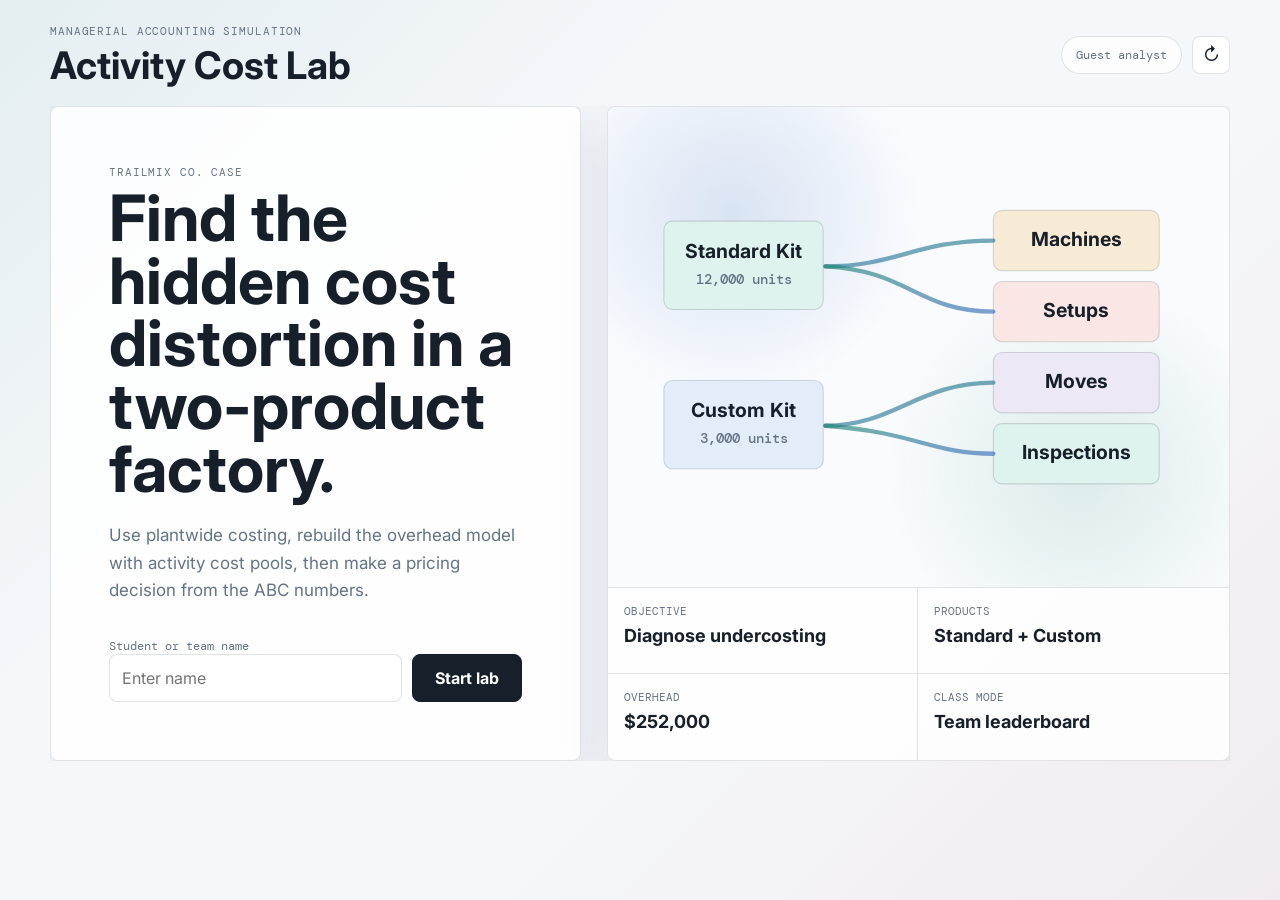
==== index.html @ a0288659 "Build activity based costing simulator" ====
<!DOCTYPE html>
<html lang="en">
<head>
  <meta charset="UTF-8">
  <meta name="viewport" content="width=device-width, initial-scale=1.0">
  <title>Activity Cost Lab</title>
  <meta name="description" content="A no-build activity-based costing simulation for managerial accounting classes.">
  <link rel="preconnect" href="https://fonts.googleapis.com">
  <link rel="preconnect" href="https://fonts.gstatic.com" crossorigin>
  <link href="https://fonts.googleapis.com/css2?family=DM+Mono:wght@400;500&family=Inter:wght@400;500;600;700&display=swap" rel="stylesheet">
  <link rel="stylesheet" href="styles.css">
</head>
<body>
  <main class="app-shell">
    <header class="topbar">
      <div>
        <p class="eyebrow">Managerial accounting simulation</p>
        <h1>Activity Cost Lab</h1>
      </div>
      <div class="topbar-actions">
        <span class="student-chip" id="student-chip">Guest analyst</span>
        <button class="icon-button" id="reset-case" type="button" title="Reset case data" aria-label="Reset case data">
          <span aria-hidden="true">&#8635;</span>
        </button>
      </div>
    </header>

    <section class="screen screen-start active" id="screen-start" aria-labelledby="start-title">
      <div class="intro-copy">
        <p class="eyebrow">TrailMix Co. case</p>
        <h2 id="start-title">Find the hidden cost distortion in a two-product factory.</h2>
        <p class="intro-text">Use plantwide costing, rebuild the overhead model with activity cost pools, then make a pricing decision from the ABC numbers.</p>
        <form class="start-form" id="start-form">
          <label for="student-name">Student or team name</label>
          <div class="start-row">
            <input id="student-name" type="text" maxlength="28" placeholder="Enter name" autocomplete="off">
            <button class="primary-button" type="submit">Start lab</button>
          </div>
        </form>
      </div>

      <div class="case-board" aria-label="Case setup">
        <div class="factory-visual" aria-hidden="true">
          <svg viewBox="0 0 520 290" role="img">
            <defs>
              <linearGradient id="line-gradient" x1="0" x2="1" y1="0" y2="1">
                <stop offset="0%" stop-color="#16816d"/>
                <stop offset="100%" stop-color="#2f68b8"/>
              </linearGradient>
            </defs>
            <rect x="24" y="28" width="148" height="82" rx="8" class="svg-block svg-green"/>
            <rect x="24" y="176" width="148" height="82" rx="8" class="svg-block svg-blue"/>
            <rect x="330" y="18" width="154" height="56" rx="8" class="svg-block svg-amber"/>
            <rect x="330" y="84" width="154" height="56" rx="8" class="svg-block svg-coral"/>
            <rect x="330" y="150" width="154" height="56" rx="8" class="svg-block svg-purple"/>
            <rect x="330" y="216" width="154" height="56" rx="8" class="svg-block svg-green"/>
            <path d="M174 70 C240 70 258 46 330 46" class="svg-line"/>
            <path d="M174 70 C252 74 260 112 330 112" class="svg-line"/>
            <path d="M174 218 C238 218 260 178 330 178" class="svg-line"/>
            <path d="M174 218 C258 224 272 244 330 244" class="svg-line"/>
            <text x="98" y="62" class="svg-label">Standard Kit</text>
            <text x="98" y="86" class="svg-small">12,000 units</text>
            <text x="98" y="210" class="svg-label">Custom Kit</text>
            <text x="98" y="234" class="svg-small">3,000 units</text>
            <text x="407" y="51" class="svg-label">Machines</text>
            <text x="407" y="117" class="svg-label">Setups</text>
            <text x="407" y="183" class="svg-label">Moves</text>
            <text x="407" y="249" class="svg-label">Inspections</text>
          </svg>
        </div>
        <div class="rule-grid">
          <div>
            <span>Objective</span>
            <strong>Diagnose undercosting</strong>
          </div>
          <div>
            <span>Products</span>
            <strong>Standard + Custom</strong>
          </div>
          <div>
            <span>Overhead</span>
            <strong id="start-overhead">$252,000</strong>
          </div>
          <div>
            <span>Class mode</span>
            <strong>Team leaderboard</strong>
          </div>
        </div>
      </div>
    </section>

    <section class="screen screen-lab" id="screen-lab" aria-label="Activity Cost Lab workspace">
      <nav class="step-nav" aria-label="Lab steps">
        <button class="step-button active" type="button" data-stage="plantwide">
          <span>01</span>
          Plantwide
        </button>
        <button class="step-button" type="button" data-stage="abc">
          <span>02</span>
          Activity map
        </button>
        <button class="step-button" type="button" data-stage="pricing">
          <span>03</span>
          Pricing
        </button>
        <button class="step-button" type="button" data-stage="debrief">
          <span>04</span>
          Debrief
        </button>
      </nav>

      <section class="workspace">
        <section class="stage active" id="stage-plantwide" aria-labelledby="plantwide-title">
          <div class="stage-header">
            <div>
              <p class="eyebrow">Step 01</p>
              <h2 id="plantwide-title">Start with a plantwide overhead rate.</h2>
            </div>
            <label class="select-label" for="base-select">
              Allocation base
              <select id="base-select">
                <option value="directLaborHours">Direct labor hours</option>
                <option value="machineHours">Machine hours</option>
              </select>
            </label>
          </div>

          <div class="metric-grid" id="plantwide-metrics"></div>

          <div class="table-wrap">
            <table class="data-table" id="traditional-table">
              <caption>Traditional product costs</caption>
              <thead>
                <tr>
                  <th>Product</th>
                  <th>Price</th>
                  <th>Direct cost/unit</th>
                  <th>Plantwide OH/unit</th>
                  <th>Unit cost</th>
                  <th>Margin</th>
                </tr>
              </thead>
              <tbody></tbody>
            </table>
          </div>

          <div class="question-panel">
            <div>
              <p class="eyebrow">Before ABC</p>
              <h3>Which product do you suspect consumes more batch-level work per unit?</h3>
            </div>
            <div class="choice-row" role="group" aria-label="Initial suspicion">
              <button class="choice-button" type="button" data-choice="standard" data-question="suspicion">Standard Kit</button>
              <button class="choice-button" type="button" data-choice="custom" data-question="suspicion">Custom Kit</button>
            </div>
          </div>
        </section>

        <section class="stage" id="stage-abc" aria-labelledby="abc-title">
          <div class="stage-header">
            <div>
              <p class="eyebrow">Step 02</p>
              <h2 id="abc-title">Trace overhead through activities.</h2>
            </div>
            <button class="secondary-button" id="reset-assumptions" type="button">Reset assumptions</button>
          </div>

          <div class="activity-layout">
            <div class="activity-map">
              <div class="map-column products">
                <span>Products</span>
                <strong>Standard Kit</strong>
                <strong>Custom Kit</strong>
              </div>
              <div class="map-arrows" aria-hidden="true">
                <span></span>
                <span></span>
              </div>
              <div class="map-column pools">
                <span>Activity cost pools</span>
                <strong>Machine processing</strong>
                <strong>Setups</strong>
                <strong>Material moves</strong>
                <strong>Quality inspections</strong>
              </div>
              <div class="map-arrows" aria-hidden="true">
                <span></span>
                <span></span>
              </div>
              <div class="map-column answer">
                <span>Output</span>
                <strong>ABC unit cost</strong>
                <strong>Cost distortion</strong>
              </div>
            </div>
          </div>

          <div class="table-wrap">
            <table class="data-table editable-table" id="activity-table">
              <caption>Editable activity cost pools</caption>
              <thead>
                <tr>
                  <th>Activity</th>
                  <th>Driver</th>
                  <th>Pool cost</th>
                  <th>Standard usage</th>
                  <th>Custom usage</th>
                  <th>Rate</th>
                </tr>
              </thead>
              <tbody></tbody>
            </table>
          </div>

          <div class="table-wrap">
            <table class="data-table" id="abc-table">
              <caption>ABC product costs</caption>
              <thead>
                <tr>
                  <th>Product</th>
                  <th>ABC OH/unit</th>
                  <th>ABC unit cost</th>
                  <th>ABC margin</th>
                  <th>Plantwide vs ABC</th>
                </tr>
              </thead>
              <tbody></tbody>
            </table>
          </div>

          <div class="question-panel">
            <div>
              <p class="eyebrow">Diagnosis</p>
              <h3>Which product was undercosted by the plantwide method?</h3>
              <p id="diagnosis-feedback" class="feedback-text"></p>
            </div>
            <div class="choice-row" role="group" aria-label="Undercosted diagnosis">
              <button class="choice-button" type="button" data-choice="standard" data-question="diagnosis">Standard Kit</button>
              <button class="choice-button" type="button" data-choice="custom" data-question="diagnosis">Custom Kit</button>
            </div>
          </div>
        </section>

        <section class="stage" id="stage-pricing" aria-labelledby="pricing-title">
          <div class="stage-header">
            <div>
              <p class="eyebrow">Step 03</p>
              <h2 id="pricing-title">Make a pricing decision from the ABC costs.</h2>
            </div>
            <button class="secondary-button" id="run-round" type="button">Run pricing round</button>
          </div>

          <div class="pricing-grid" id="pricing-grid"></div>

          <div class="decision-summary" id="decision-summary">
            <div>
              <span>Projected operating profit</span>
              <strong id="projected-profit">$0</strong>
            </div>
            <div>
              <span>Change from current prices</span>
              <strong id="profit-change">$0</strong>
            </div>
            <div>
              <span>Lab score</span>
              <strong id="score-preview">0</strong>
            </div>
          </div>
        </section>

        <section class="stage" id="stage-debrief" aria-labelledby="debrief-title">
          <div class="stage-header">
            <div>
              <p class="eyebrow">Step 04</p>
              <h2 id="debrief-title">Debrief the cost story.</h2>
            </div>
            <button class="secondary-button" id="save-score" type="button">Save score</button>
          </div>

          <div class="debrief-grid">
            <article class="insight-card" id="primary-insight"></article>
            <article class="insight-card" id="pricing-insight"></article>
            <article class="insight-card" id="discussion-card">
              <p class="eyebrow">Class prompt</p>
              <h3>What changed after switching from volume-based costing to activity-based costing?</h3>
              <p>Compare product volume, activity usage, and margin. The important lesson is not that ABC always raises prices, but that it makes the cost of complexity visible.</p>
            </article>
          </div>

          <div class="leaderboard-panel">
            <div class="leaderboard-head">
              <div>
                <p class="eyebrow">Local leaderboard</p>
                <h3>Team scores</h3>
              </div>
              <button class="secondary-button danger" id="clear-board" type="button">Clear</button>
            </div>
            <div id="leaderboard-list"></div>
          </div>
        </section>
      </section>
    </section>
  </main>

  <script src="script.js"></script>
</body>
</html>
---- styles.css ----
:root {
  --page: #f5f7fb;
  --surface: #ffffff;
  --surface-alt: #eef4f8;
  --ink: #17202a;
  --muted: #647386;
  --line: rgba(27, 38, 49, 0.13);
  --teal: #16816d;
  --teal-soft: #dff3ee;
  --blue: #2f68b8;
  --blue-soft: #e3edf9;
  --amber: #a66312;
  --amber-soft: #f8ebd5;
  --coral: #b94b4b;
  --coral-soft: #fae6e4;
  --purple: #6f5ba7;
  --purple-soft: #ece8f6;
  --shadow: 0 18px 50px rgba(28, 45, 73, 0.10);
  --mono: "DM Mono", monospace;
  --sans: "Inter", system-ui, -apple-system, BlinkMacSystemFont, "Segoe UI", sans-serif;
}

* {
  box-sizing: border-box;
}

html {
  min-height: 100%;
}

body {
  min-height: 100vh;
  margin: 0;
  overflow-x: hidden;
  background:
    linear-gradient(135deg, rgba(22, 129, 109, 0.08), transparent 34%),
    linear-gradient(315deg, rgba(185, 75, 75, 0.07), transparent 38%),
    var(--page);
  color: var(--ink);
  font-family: var(--sans);
}

button,
input,
select {
  font: inherit;
}

button {
  cursor: pointer;
}

.app-shell {
  width: calc(100vw - 32px);
  max-width: 1180px;
  margin: 0 auto;
  padding: 24px 0 48px;
  overflow-x: hidden;
}

.topbar {
  display: flex;
  align-items: center;
  justify-content: space-between;
  gap: 18px;
  margin-bottom: 20px;
}

.topbar h1,
.intro-copy h2,
.stage-header h2,
.question-panel h3,
.leaderboard-head h3,
.insight-card h3 {
  margin: 0;
  letter-spacing: 0;
}

.topbar h1 {
  font-size: 38px;
  line-height: 1.05;
}

.eyebrow {
  margin: 0 0 8px;
  color: var(--muted);
  font-family: var(--mono);
  font-size: 11px;
  letter-spacing: 0.08em;
  text-transform: uppercase;
}

.topbar-actions {
  display: flex;
  align-items: center;
  gap: 10px;
}

.student-chip {
  display: inline-flex;
  min-height: 38px;
  align-items: center;
  border: 1px solid var(--line);
  border-radius: 999px;
  background: rgba(255, 255, 255, 0.78);
  color: var(--muted);
  padding: 0 14px;
  font-family: var(--mono);
  font-size: 12px;
}

.icon-button,
.secondary-button,
.primary-button,
.choice-button,
.step-button {
  border: 1px solid var(--line);
  border-radius: 8px;
  background: var(--surface);
  color: var(--ink);
}

.icon-button {
  width: 38px;
  height: 38px;
  font-size: 18px;
}

.primary-button {
  min-height: 48px;
  border-color: var(--ink);
  background: var(--ink);
  color: #fff;
  padding: 0 22px;
  font-weight: 700;
}

.secondary-button {
  min-height: 38px;
  padding: 0 14px;
  color: var(--ink);
  font-weight: 700;
}

.secondary-button.danger {
  color: var(--coral);
}

.screen {
  display: none;
}

.screen.active {
  display: block;
}

.screen-start {
  width: 100%;
  max-width: 100%;
  overflow: hidden;
  min-height: 620px;
  display: none;
  grid-template-columns: minmax(0, 0.92fr) minmax(360px, 1.08fr);
  gap: 26px;
  align-items: stretch;
}

.screen-start.active {
  display: grid;
}

.intro-copy,
.case-board,
.workspace,
.step-nav {
  min-width: 0;
  border: 1px solid var(--line);
  border-radius: 8px;
  background: rgba(255, 255, 255, 0.86);
  box-shadow: var(--shadow);
}

.intro-copy {
  display: flex;
  flex-direction: column;
  justify-content: center;
  padding: 58px;
}

.intro-copy h2 {
  max-width: 620px;
  font-size: 64px;
  line-height: 0.98;
  overflow-wrap: anywhere;
}

.intro-text {
  max-width: 560px;
  margin: 22px 0 34px;
  color: var(--muted);
  font-size: 17px;
  line-height: 1.6;
}

.start-form label,
.select-label {
  display: grid;
  gap: 8px;
  color: var(--muted);
  font-family: var(--mono);
  font-size: 12px;
}

.start-form {
  width: 100%;
  max-width: 560px;
}

.start-row {
  display: grid;
  grid-template-columns: 1fr auto;
  gap: 10px;
}

.start-row input,
.select-label select,
.number-input {
  min-height: 46px;
  width: 100%;
  border: 1px solid var(--line);
  border-radius: 8px;
  background: #fff;
  color: var(--ink);
  padding: 0 12px;
  outline: none;
}

.start-row input:focus,
.select-label select:focus,
.number-input:focus {
  border-color: var(--teal);
  box-shadow: 0 0 0 3px rgba(22, 129, 109, 0.13);
}

.case-board {
  display: grid;
  grid-template-rows: minmax(280px, 1fr) auto;
  overflow: hidden;
}

.factory-visual {
  display: flex;
  align-items: center;
  justify-content: center;
  overflow: hidden;
  min-height: 360px;
  padding: 20px;
  background:
    radial-gradient(circle at 20% 22%, rgba(47, 104, 184, 0.16), transparent 30%),
    radial-gradient(circle at 76% 76%, rgba(22, 129, 109, 0.13), transparent 32%),
    #f9fbfe;
}

.factory-visual svg {
  width: 100%;
  max-width: 560px;
  min-width: 0;
  height: auto;
}

.svg-block {
  stroke: rgba(23, 32, 42, 0.16);
  stroke-width: 1;
}

.svg-green { fill: var(--teal-soft); }
.svg-blue { fill: var(--blue-soft); }
.svg-amber { fill: var(--amber-soft); }
.svg-coral { fill: var(--coral-soft); }
.svg-purple { fill: var(--purple-soft); }

.svg-line {
  fill: none;
  stroke: url(#line-gradient);
  stroke-width: 4;
  stroke-linecap: round;
  opacity: 0.62;
}

.svg-label,
.svg-small {
  fill: var(--ink);
  text-anchor: middle;
}

.svg-label {
  font: 700 18px var(--sans);
}

.svg-small {
  fill: var(--muted);
  font: 500 13px var(--mono);
}

.rule-grid {
  display: grid;
  grid-template-columns: repeat(2, 1fr);
  border-top: 1px solid var(--line);
}

.rule-grid div {
  min-height: 86px;
  padding: 16px;
  border-right: 1px solid var(--line);
  border-bottom: 1px solid var(--line);
}

.rule-grid div:nth-child(2n) {
  border-right: 0;
}

.rule-grid div:nth-last-child(-n + 2) {
  border-bottom: 0;
}

.rule-grid span,
.decision-summary span,
.metric span,
.product-card span,
.leaderboard-row span,
.insight-card span {
  display: block;
  color: var(--muted);
  font-family: var(--mono);
  font-size: 11px;
  line-height: 1.4;
  text-transform: uppercase;
}

.rule-grid strong {
  display: block;
  margin-top: 6px;
  font-size: 18px;
  line-height: 1.2;
}

.screen-lab.active {
  display: grid;
  grid-template-columns: 210px minmax(0, 1fr);
  gap: 18px;
  align-items: start;
}

.step-nav {
  position: sticky;
  top: 18px;
  display: grid;
  gap: 8px;
  padding: 10px;
}

.step-button {
  display: flex;
  min-height: 58px;
  align-items: center;
  gap: 10px;
  padding: 0 12px;
  color: var(--muted);
  font-weight: 700;
  text-align: left;
}

.step-button span {
  display: inline-grid;
  width: 30px;
  height: 30px;
  place-items: center;
  border-radius: 8px;
  background: var(--surface-alt);
  color: var(--ink);
  font-family: var(--mono);
  font-size: 12px;
}

.step-button.active {
  border-color: rgba(22, 129, 109, 0.45);
  background: var(--teal-soft);
  color: #0c5548;
}

.workspace {
  min-height: 640px;
  padding: 30px;
}

.stage {
  display: none;
}

.stage.active {
  display: block;
}

.stage-header {
  display: flex;
  align-items: start;
  justify-content: space-between;
  gap: 18px;
  margin-bottom: 20px;
}

.stage-header h2 {
  font-size: 38px;
  line-height: 1.08;
}

.select-label {
  min-width: 220px;
}

.metric-grid {
  display: grid;
  grid-template-columns: repeat(4, minmax(0, 1fr));
  gap: 10px;
  margin-bottom: 16px;
}

.metric,
.question-panel,
.activity-map,
.decision-summary,
.insight-card,
.leaderboard-panel,
.pricing-card {
  border: 1px solid var(--line);
  border-radius: 8px;
  background: var(--surface);
}

.metric {
  min-height: 100px;
  padding: 16px;
}

.metric strong {
  display: block;
  margin-top: 8px;
  font-size: 26px;
  line-height: 1;
}

.metric.good strong {
  color: var(--teal);
}

.metric.warn strong {
  color: var(--coral);
}

.table-wrap {
  width: 100%;
  margin: 16px 0;
  overflow-x: auto;
  border: 1px solid var(--line);
  border-radius: 8px;
  background: var(--surface);
}

.data-table {
  width: 100%;
  min-width: 760px;
  border-collapse: collapse;
}

.data-table caption {
  padding: 12px 14px 0;
  color: var(--muted);
  font-family: var(--mono);
  font-size: 11px;
  text-align: left;
  text-transform: uppercase;
}

.data-table th,
.data-table td {
  padding: 13px 14px;
  border-bottom: 1px solid var(--line);
  text-align: right;
  vertical-align: middle;
}

.data-table th:first-child,
.data-table td:first-child,
.data-table th:nth-child(2),
.data-table td:nth-child(2) {
  text-align: left;
}

.data-table thead th {
  color: var(--muted);
  font-family: var(--mono);
  font-size: 11px;
  font-weight: 500;
  text-transform: uppercase;
}

.data-table tbody tr:last-child td {
  border-bottom: 0;
}

.editable-table input {
  min-height: 38px;
  max-width: 130px;
  text-align: right;
}

.number-input.compact {
  max-width: 112px;
}

.positive {
  color: var(--teal);
}

.negative {
  color: var(--coral);
}

.muted {
  color: var(--muted);
}

.tag {
  display: inline-flex;
  min-height: 26px;
  align-items: center;
  border-radius: 999px;
  padding: 0 10px;
  background: var(--surface-alt);
  color: var(--muted);
  font-family: var(--mono);
  font-size: 11px;
}

.tag.alert {
  background: var(--coral-soft);
  color: var(--coral);
}

.tag.good {
  background: var(--teal-soft);
  color: var(--teal);
}

.question-panel {
  display: flex;
  align-items: center;
  justify-content: space-between;
  gap: 16px;
  padding: 16px;
  margin-top: 16px;
}

.question-panel h3 {
  font-size: 18px;
}

.choice-row {
  display: flex;
  flex-wrap: wrap;
  gap: 8px;
}

.choice-button {
  min-height: 42px;
  padding: 0 14px;
  font-weight: 700;
}

.choice-button.selected {
  border-color: var(--blue);
  background: var(--blue-soft);
  color: #1f5496;
}

.choice-button.correct {
  border-color: var(--teal);
  background: var(--teal-soft);
  color: var(--teal);
}

.choice-button.incorrect {
  border-color: var(--coral);
  background: var(--coral-soft);
  color: var(--coral);
}

.feedback-text {
  margin: 8px 0 0;
  color: var(--muted);
  line-height: 1.5;
}

.activity-layout {
  margin: 0 0 16px;
}

.activity-map {
  display: grid;
  grid-template-columns: minmax(150px, 0.85fr) 58px minmax(220px, 1.2fr) 58px minmax(150px, 0.85fr);
  gap: 10px;
  padding: 16px;
  background:
    linear-gradient(90deg, rgba(22, 129, 109, 0.06), transparent),
    var(--surface);
}

.map-column {
  display: grid;
  gap: 8px;
}

.map-column span {
  color: var(--muted);
  font-family: var(--mono);
  font-size: 11px;
  text-transform: uppercase;
}

.map-column strong {
  min-height: 38px;
  display: flex;
  align-items: center;
  border-radius: 8px;
  background: var(--surface-alt);
  padding: 0 12px;
  font-size: 14px;
}

.map-column.products strong:nth-child(2),
.map-column.answer strong:nth-child(2) {
  background: var(--teal-soft);
}

.map-column.products strong:nth-child(3),
.map-column.answer strong:nth-child(3) {
  background: var(--blue-soft);
}

.map-column.pools strong:nth-child(2) { background: var(--amber-soft); }
.map-column.pools strong:nth-child(3) { background: var(--coral-soft); }
.map-column.pools strong:nth-child(4) { background: var(--purple-soft); }
.map-column.pools strong:nth-child(5) { background: var(--teal-soft); }

.map-arrows {
  display: grid;
  align-content: center;
  gap: 16px;
}

.map-arrows span {
  height: 3px;
  border-radius: 999px;
  background: linear-gradient(90deg, var(--teal), var(--blue));
}

.pricing-grid {
  display: grid;
  grid-template-columns: repeat(2, minmax(0, 1fr));
  gap: 14px;
}

.pricing-card {
  padding: 18px;
}

.pricing-card h3 {
  margin: 0 0 14px;
  font-size: 22px;
}

.product-card {
  display: grid;
  grid-template-columns: repeat(2, minmax(0, 1fr));
  gap: 8px;
  margin-bottom: 14px;
}

.product-card div {
  border-radius: 8px;
  background: var(--surface-alt);
  padding: 12px;
}

.product-card strong {
  display: block;
  margin-top: 5px;
  font-size: 18px;
}

.slider-block {
  display: grid;
  gap: 8px;
  margin-top: 12px;
}

.slider-row {
  display: flex;
  align-items: center;
  justify-content: space-between;
  gap: 12px;
  color: var(--muted);
  font-family: var(--mono);
  font-size: 12px;
}

input[type="range"] {
  width: 100%;
  accent-color: var(--teal);
}

.price-line {
  display: flex;
  align-items: end;
  justify-content: space-between;
  gap: 12px;
  margin-top: 14px;
  border-top: 1px solid var(--line);
  padding-top: 14px;
}

.price-line strong {
  font-size: 32px;
  line-height: 1;
}

.decision-summary {
  display: grid;
  grid-template-columns: repeat(3, minmax(0, 1fr));
  gap: 0;
  margin-top: 16px;
  overflow: hidden;
}

.decision-summary div {
  padding: 18px;
  border-right: 1px solid var(--line);
}

.decision-summary div:last-child {
  border-right: 0;
}

.decision-summary strong {
  display: block;
  margin-top: 8px;
  font-size: 28px;
}

.debrief-grid {
  display: grid;
  grid-template-columns: repeat(3, minmax(0, 1fr));
  gap: 14px;
}

.insight-card {
  padding: 18px;
}

.insight-card h3 {
  font-size: 20px;
  line-height: 1.2;
}

.insight-card p {
  margin: 12px 0 0;
  color: var(--muted);
  line-height: 1.55;
}

.leaderboard-panel {
  margin-top: 16px;
  overflow: hidden;
}

.leaderboard-head {
  display: flex;
  align-items: center;
  justify-content: space-between;
  gap: 12px;
  padding: 16px;
  border-bottom: 1px solid var(--line);
}

.leaderboard-row {
  display: grid;
  grid-template-columns: 48px 1fr 110px 130px;
  gap: 10px;
  align-items: center;
  min-height: 58px;
  padding: 0 16px;
  border-bottom: 1px solid var(--line);
}

.leaderboard-row:last-child {
  border-bottom: 0;
}

.leaderboard-row.you {
  background: var(--teal-soft);
}

.rank {
  display: inline-grid;
  width: 32px;
  height: 32px;
  place-items: center;
  border-radius: 8px;
  background: var(--surface-alt);
  font-family: var(--mono);
  font-size: 12px;
}

.empty-state {
  padding: 18px;
  color: var(--muted);
}

@media (max-width: 960px) {
  .screen-start.active,
  .screen-lab.active {
    grid-template-columns: 1fr;
  }

  .step-nav {
    position: static;
    grid-template-columns: repeat(4, minmax(0, 1fr));
  }

  .step-button {
    justify-content: center;
    min-height: 50px;
  }

  .step-button span {
    display: none;
  }

  .metric-grid,
  .pricing-grid,
  .debrief-grid {
    grid-template-columns: repeat(2, minmax(0, 1fr));
  }

  .intro-copy {
    padding: 36px;
  }

  .intro-copy h2 {
    font-size: 48px;
  }

  .workspace {
    padding: 24px;
  }

  .activity-map {
    grid-template-columns: 1fr;
  }

  .map-arrows {
    display: none;
  }
}

@media (max-width: 640px) {
  .app-shell {
    width: calc(100vw - 20px);
    max-width: 1180px;
    padding-top: 14px;
  }

  .screen-start.active,
  .screen-lab.active {
    display: block;
  }

  .screen-start.active > *,
  .screen-lab.active > * {
    width: calc(100vw - 20px);
    max-width: calc(100vw - 20px);
  }

  .case-board,
  .workspace {
    margin-top: 18px;
  }

  .topbar,
  .stage-header,
  .question-panel,
  .price-line {
    align-items: stretch;
    flex-direction: column;
  }

  .start-row,
  .metric-grid,
  .pricing-grid,
  .debrief-grid,
  .decision-summary,
  .rule-grid,
  .product-card {
    grid-template-columns: 1fr;
  }

  .start-row {
    display: block;
  }

  .decision-summary div,
  .rule-grid div {
    border-right: 0;
  }

  .rule-grid div:nth-last-child(2) {
    border-bottom: 1px solid var(--line);
  }

  .step-nav {
    grid-template-columns: repeat(2, minmax(0, 1fr));
  }

  .intro-copy {
    padding: 24px;
  }

  .intro-copy h2 {
    font-size: 34px;
    line-height: 1.04;
  }

  .intro-copy h2,
  .intro-text,
  .start-form,
  .start-row {
    width: calc(100vw - 70px);
    max-width: calc(100vw - 70px);
  }

  .start-row input,
  .start-row .primary-button {
    display: block;
    width: calc(100vw - 70px);
    max-width: calc(100vw - 70px);
    justify-self: start;
  }

  .start-row input {
    margin-bottom: 10px;
  }

  .factory-visual svg {
    width: calc(100vw - 70px);
    max-width: calc(100vw - 70px);
  }

  .topbar h1,
  .stage-header h2 {
    font-size: 28px;
  }

  .workspace {
    padding: 16px;
  }

  .leaderboard-row {
    grid-template-columns: 36px 1fr;
    padding: 12px 14px;
  }

  .leaderboard-row strong,
  .leaderboard-row span:last-child {
    grid-column: 2;
  }
}
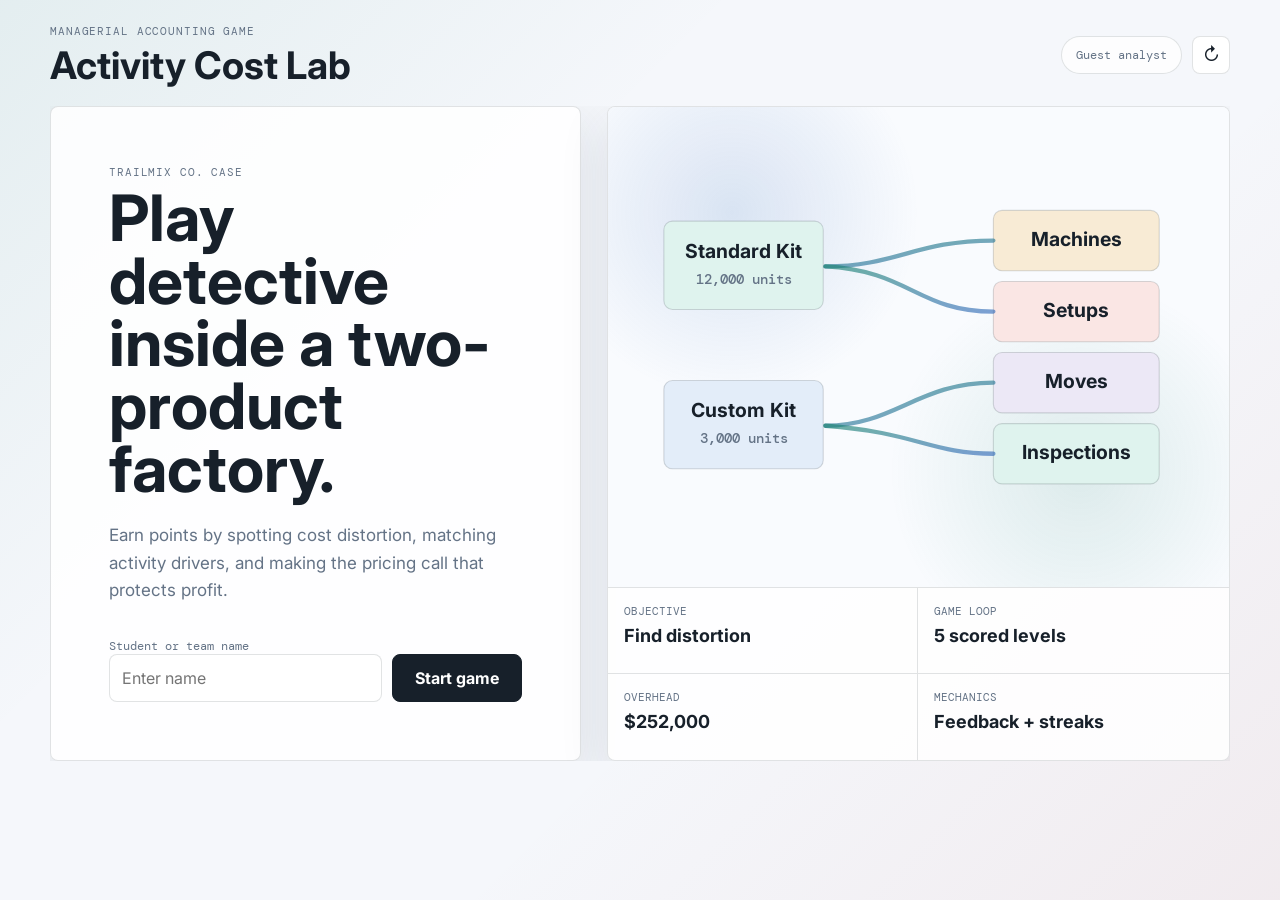
==== commit b72380e3: "Make ABC simulator more game-like" ====
--- a/index.html
+++ b/index.html
@@ -4,7 +4,7 @@
   <meta charset="UTF-8">
   <meta name="viewport" content="width=device-width, initial-scale=1.0">
   <title>Activity Cost Lab</title>
-  <meta name="description" content="A no-build activity-based costing simulation for managerial accounting classes.">
+  <meta name="description" content="A no-build activity-based costing game for managerial accounting classes.">
   <link rel="preconnect" href="https://fonts.googleapis.com">
   <link rel="preconnect" href="https://fonts.gstatic.com" crossorigin>
   <link href="https://fonts.googleapis.com/css2?family=DM+Mono:wght@400;500&family=Inter:wght@400;500;600;700&display=swap" rel="stylesheet">
@@ -14,12 +14,12 @@
   <main class="app-shell">
     <header class="topbar">
       <div>
-        <p class="eyebrow">Managerial accounting simulation</p>
+        <p class="eyebrow">Managerial accounting game</p>
         <h1>Activity Cost Lab</h1>
       </div>
       <div class="topbar-actions">
         <span class="student-chip" id="student-chip">Guest analyst</span>
-        <button class="icon-button" id="reset-case" type="button" title="Reset case data" aria-label="Reset case data">
+        <button class="icon-button" id="reset-case" type="button" title="Reset game" aria-label="Reset game">
           <span aria-hidden="true">&#8635;</span>
         </button>
       </div>
@@ -28,13 +28,13 @@
     <section class="screen screen-start active" id="screen-start" aria-labelledby="start-title">
       <div class="intro-copy">
         <p class="eyebrow">TrailMix Co. case</p>
-        <h2 id="start-title">Find the hidden cost distortion in a two-product factory.</h2>
-        <p class="intro-text">Use plantwide costing, rebuild the overhead model with activity cost pools, then make a pricing decision from the ABC numbers.</p>
+        <h2 id="start-title">Play detective inside a two-product factory.</h2>
+        <p class="intro-text">Earn points by spotting cost distortion, matching activity drivers, and making the pricing call that protects profit.</p>
         <form class="start-form" id="start-form">
           <label for="student-name">Student or team name</label>
           <div class="start-row">
             <input id="student-name" type="text" maxlength="28" placeholder="Enter name" autocomplete="off">
-            <button class="primary-button" type="submit">Start lab</button>
+            <button class="primary-button" type="submit">Start game</button>
           </div>
         </form>
       </div>
@@ -69,233 +69,63 @@
           </svg>
         </div>
         <div class="rule-grid">
-          <div>
-            <span>Objective</span>
-            <strong>Diagnose undercosting</strong>
-          </div>
-          <div>
-            <span>Products</span>
-            <strong>Standard + Custom</strong>
-          </div>
-          <div>
-            <span>Overhead</span>
-            <strong id="start-overhead">$252,000</strong>
-          </div>
-          <div>
-            <span>Class mode</span>
-            <strong>Team leaderboard</strong>
-          </div>
+          <div><span>Objective</span><strong>Find distortion</strong></div>
+          <div><span>Game loop</span><strong>5 scored levels</strong></div>
+          <div><span>Overhead</span><strong id="start-overhead">$252,000</strong></div>
+          <div><span>Mechanics</span><strong>Feedback + streaks</strong></div>
         </div>
       </div>
     </section>
 
-    <section class="screen screen-lab" id="screen-lab" aria-label="Activity Cost Lab workspace">
-      <nav class="step-nav" aria-label="Lab steps">
-        <button class="step-button active" type="button" data-stage="plantwide">
-          <span>01</span>
-          Plantwide
-        </button>
-        <button class="step-button" type="button" data-stage="abc">
-          <span>02</span>
-          Activity map
-        </button>
-        <button class="step-button" type="button" data-stage="pricing">
-          <span>03</span>
-          Pricing
-        </button>
-        <button class="step-button" type="button" data-stage="debrief">
-          <span>04</span>
-          Debrief
-        </button>
-      </nav>
+    <section class="screen screen-lab" id="screen-lab" aria-label="Activity Cost Lab game">
+      <aside class="game-panel" aria-label="Game status">
+        <div class="hud-grid">
+          <div class="hud-card score"><span>Score</span><strong id="hud-score">0</strong></div>
+          <div class="hud-card"><span>Streak</span><strong id="hud-streak">0x</strong></div>
+          <div class="hud-card"><span>Level</span><strong id="hud-level">1/5</strong></div>
+        </div>
+        <div class="progress-shell" aria-label="Game progress"><span id="progress-fill"></span></div>
+        <nav class="level-track" id="level-track" aria-label="Game levels"></nav>
+      </aside>
 
       <section class="workspace">
-        <section class="stage active" id="stage-plantwide" aria-labelledby="plantwide-title">
-          <div class="stage-header">
-            <div>
-              <p class="eyebrow">Step 01</p>
-              <h2 id="plantwide-title">Start with a plantwide overhead rate.</h2>
-            </div>
-            <label class="select-label" for="base-select">
-              Allocation base
-              <select id="base-select">
-                <option value="directLaborHours">Direct labor hours</option>
-                <option value="machineHours">Machine hours</option>
-              </select>
-            </label>
+        <section class="game-stage" aria-labelledby="challenge-title">
+          <div class="coach-card">
+            <div class="coach-avatar" aria-hidden="true">CFO</div>
+            <p id="coach-text"></p>
           </div>
 
-          <div class="metric-grid" id="plantwide-metrics"></div>
-
-          <div class="table-wrap">
-            <table class="data-table" id="traditional-table">
-              <caption>Traditional product costs</caption>
-              <thead>
-                <tr>
-                  <th>Product</th>
-                  <th>Price</th>
-                  <th>Direct cost/unit</th>
-                  <th>Plantwide OH/unit</th>
-                  <th>Unit cost</th>
-                  <th>Margin</th>
-                </tr>
-              </thead>
-              <tbody></tbody>
-            </table>
+          <div class="challenge-card">
+            <div class="challenge-head">
+              <div>
+                <p class="eyebrow" id="challenge-kicker">Level 1</p>
+                <h2 id="challenge-title">Plantwide Shortcut</h2>
+              </div>
+              <span class="reward-chip">Points on the line</span>
+            </div>
+            <p class="challenge-prompt" id="challenge-prompt"></p>
+            <div id="challenge-body"></div>
           </div>
 
-          <div class="question-panel">
-            <div>
-              <p class="eyebrow">Before ABC</p>
-              <h3>Which product do you suspect consumes more batch-level work per unit?</h3>
+          <div class="feedback-panel" id="feedback-panel"></div>
+          <div class="challenge-controls" id="challenge-controls"></div>
+          <div class="scorecard" id="scorecard" aria-label="Current accounting clues"></div>
+          <div class="cost-cards" id="cost-cards"></div>
+
+          <div class="results-zone" id="results-zone">
+            <div class="leaderboard-panel">
+              <div class="leaderboard-head">
+                <div>
+                  <p class="eyebrow">Local leaderboard</p>
+                  <h3>Team scores</h3>
+                </div>
+                <div class="btn-row">
+                  <button class="secondary-button" id="save-score" type="button">Save score</button>
+                  <button class="secondary-button danger" id="clear-board" type="button">Clear</button>
+                </div>
+              </div>
+              <div id="leaderboard-list"></div>
             </div>
-            <div class="choice-row" role="group" aria-label="Initial suspicion">
-              <button class="choice-button" type="button" data-choice="standard" data-question="suspicion">Standard Kit</button>
-              <button class="choice-button" type="button" data-choice="custom" data-question="suspicion">Custom Kit</button>
-            </div>
-          </div>
-        </section>
-
-        <section class="stage" id="stage-abc" aria-labelledby="abc-title">
-          <div class="stage-header">
-            <div>
-              <p class="eyebrow">Step 02</p>
-              <h2 id="abc-title">Trace overhead through activities.</h2>
-            </div>
-            <button class="secondary-button" id="reset-assumptions" type="button">Reset assumptions</button>
-          </div>
-
-          <div class="activity-layout">
-            <div class="activity-map">
-              <div class="map-column products">
-                <span>Products</span>
-                <strong>Standard Kit</strong>
-                <strong>Custom Kit</strong>
-              </div>
-              <div class="map-arrows" aria-hidden="true">
-                <span></span>
-                <span></span>
-              </div>
-              <div class="map-column pools">
-                <span>Activity cost pools</span>
-                <strong>Machine processing</strong>
-                <strong>Setups</strong>
-                <strong>Material moves</strong>
-                <strong>Quality inspections</strong>
-              </div>
-              <div class="map-arrows" aria-hidden="true">
-                <span></span>
-                <span></span>
-              </div>
-              <div class="map-column answer">
-                <span>Output</span>
-                <strong>ABC unit cost</strong>
-                <strong>Cost distortion</strong>
-              </div>
-            </div>
-          </div>
-
-          <div class="table-wrap">
-            <table class="data-table editable-table" id="activity-table">
-              <caption>Editable activity cost pools</caption>
-              <thead>
-                <tr>
-                  <th>Activity</th>
-                  <th>Driver</th>
-                  <th>Pool cost</th>
-                  <th>Standard usage</th>
-                  <th>Custom usage</th>
-                  <th>Rate</th>
-                </tr>
-              </thead>
-              <tbody></tbody>
-            </table>
-          </div>
-
-          <div class="table-wrap">
-            <table class="data-table" id="abc-table">
-              <caption>ABC product costs</caption>
-              <thead>
-                <tr>
-                  <th>Product</th>
-                  <th>ABC OH/unit</th>
-                  <th>ABC unit cost</th>
-                  <th>ABC margin</th>
-                  <th>Plantwide vs ABC</th>
-                </tr>
-              </thead>
-              <tbody></tbody>
-            </table>
-          </div>
-
-          <div class="question-panel">
-            <div>
-              <p class="eyebrow">Diagnosis</p>
-              <h3>Which product was undercosted by the plantwide method?</h3>
-              <p id="diagnosis-feedback" class="feedback-text"></p>
-            </div>
-            <div class="choice-row" role="group" aria-label="Undercosted diagnosis">
-              <button class="choice-button" type="button" data-choice="standard" data-question="diagnosis">Standard Kit</button>
-              <button class="choice-button" type="button" data-choice="custom" data-question="diagnosis">Custom Kit</button>
-            </div>
-          </div>
-        </section>
-
-        <section class="stage" id="stage-pricing" aria-labelledby="pricing-title">
-          <div class="stage-header">
-            <div>
-              <p class="eyebrow">Step 03</p>
-              <h2 id="pricing-title">Make a pricing decision from the ABC costs.</h2>
-            </div>
-            <button class="secondary-button" id="run-round" type="button">Run pricing round</button>
-          </div>
-
-          <div class="pricing-grid" id="pricing-grid"></div>
-
-          <div class="decision-summary" id="decision-summary">
-            <div>
-              <span>Projected operating profit</span>
-              <strong id="projected-profit">$0</strong>
-            </div>
-            <div>
-              <span>Change from current prices</span>
-              <strong id="profit-change">$0</strong>
-            </div>
-            <div>
-              <span>Lab score</span>
-              <strong id="score-preview">0</strong>
-            </div>
-          </div>
-        </section>
-
-        <section class="stage" id="stage-debrief" aria-labelledby="debrief-title">
-          <div class="stage-header">
-            <div>
-              <p class="eyebrow">Step 04</p>
-              <h2 id="debrief-title">Debrief the cost story.</h2>
-            </div>
-            <button class="secondary-button" id="save-score" type="button">Save score</button>
-          </div>
-
-          <div class="debrief-grid">
-            <article class="insight-card" id="primary-insight"></article>
-            <article class="insight-card" id="pricing-insight"></article>
-            <article class="insight-card" id="discussion-card">
-              <p class="eyebrow">Class prompt</p>
-              <h3>What changed after switching from volume-based costing to activity-based costing?</h3>
-              <p>Compare product volume, activity usage, and margin. The important lesson is not that ABC always raises prices, but that it makes the cost of complexity visible.</p>
-            </article>
-          </div>
-
-          <div class="leaderboard-panel">
-            <div class="leaderboard-head">
-              <div>
-                <p class="eyebrow">Local leaderboard</p>
-                <h3>Team scores</h3>
-              </div>
-              <button class="secondary-button danger" id="clear-board" type="button">Clear</button>
-            </div>
-            <div id="leaderboard-list"></div>
           </div>
         </section>
       </section>
--- a/styles.css
+++ b/styles.css
@@ -346,7 +346,7 @@
 
 .screen-lab.active {
   display: grid;
-  grid-template-columns: 210px minmax(0, 1fr);
+  grid-template-columns: 260px minmax(0, 1fr);
   gap: 18px;
   align-items: start;
 }
@@ -391,6 +391,427 @@
 .workspace {
   min-height: 640px;
   padding: 30px;
+}
+
+.game-panel {
+  position: sticky;
+  top: 18px;
+  display: grid;
+  gap: 12px;
+  border: 1px solid var(--line);
+  border-radius: 8px;
+  background: rgba(255, 255, 255, 0.88);
+  box-shadow: var(--shadow);
+  padding: 12px;
+}
+
+.hud-grid {
+  display: grid;
+  grid-template-columns: 1fr;
+  gap: 8px;
+}
+
+.hud-card {
+  border: 1px solid var(--line);
+  border-radius: 8px;
+  background: var(--surface);
+  padding: 14px;
+}
+
+.hud-card.score {
+  background: var(--ink);
+  color: #fff;
+}
+
+.hud-card span,
+.scorecard span,
+.cost-card span,
+.match-row span {
+  display: block;
+  color: var(--muted);
+  font-family: var(--mono);
+  font-size: 11px;
+  text-transform: uppercase;
+}
+
+.hud-card.score span {
+  color: rgba(255, 255, 255, 0.68);
+}
+
+.hud-card strong {
+  display: block;
+  margin-top: 6px;
+  font-size: 30px;
+  line-height: 1;
+}
+
+.progress-shell {
+  height: 12px;
+  overflow: hidden;
+  border-radius: 999px;
+  background: var(--surface-alt);
+}
+
+.progress-shell span {
+  display: block;
+  width: 0;
+  height: 100%;
+  border-radius: inherit;
+  background: linear-gradient(90deg, var(--teal), var(--blue));
+  transition: width 0.25s ease;
+}
+
+.level-track {
+  display: grid;
+  gap: 8px;
+}
+
+.level-token {
+  min-height: 58px;
+  border: 1px solid var(--line);
+  border-radius: 8px;
+  background: var(--surface);
+  padding: 10px 12px;
+  color: var(--muted);
+  text-align: left;
+}
+
+.level-token span {
+  display: block;
+  font-family: var(--mono);
+  font-size: 10px;
+  text-transform: uppercase;
+}
+
+.level-token strong {
+  display: block;
+  margin-top: 4px;
+  color: var(--ink);
+}
+
+.level-token.active {
+  border-color: rgba(47, 104, 184, 0.45);
+  background: var(--blue-soft);
+}
+
+.level-token.complete {
+  border-color: rgba(22, 129, 109, 0.46);
+  background: var(--teal-soft);
+}
+
+.level-token:disabled {
+  cursor: not-allowed;
+  opacity: 0.42;
+}
+
+.game-stage {
+  display: grid;
+  gap: 14px;
+}
+
+.coach-card,
+.challenge-card,
+.feedback-panel,
+.scorecard,
+.cost-card {
+  border: 1px solid var(--line);
+  border-radius: 8px;
+  background: var(--surface);
+}
+
+.coach-card {
+  display: grid;
+  grid-template-columns: 72px 1fr;
+  gap: 16px;
+  align-items: center;
+  padding: 16px;
+  background: linear-gradient(90deg, var(--teal-soft), #fff);
+}
+
+.coach-avatar {
+  display: grid;
+  width: 64px;
+  height: 64px;
+  place-items: center;
+  border-radius: 8px;
+  background: var(--ink);
+  color: #fff;
+  font-family: var(--mono);
+  font-weight: 700;
+}
+
+.coach-card p {
+  margin: 0;
+  color: #31535a;
+  line-height: 1.55;
+}
+
+.challenge-card {
+  padding: 22px;
+}
+
+.challenge-head {
+  display: flex;
+  align-items: start;
+  justify-content: space-between;
+  gap: 16px;
+  margin-bottom: 18px;
+}
+
+.challenge-head h2 {
+  margin: 0;
+  font-size: 42px;
+  line-height: 1.05;
+  letter-spacing: 0;
+}
+
+.reward-chip {
+  display: inline-flex;
+  min-height: 34px;
+  align-items: center;
+  border-radius: 999px;
+  background: var(--amber-soft);
+  color: var(--amber);
+  padding: 0 12px;
+  font-family: var(--mono);
+  font-size: 11px;
+  text-transform: uppercase;
+  white-space: nowrap;
+}
+
+.challenge-prompt {
+  margin: 0 0 18px;
+  color: var(--muted);
+  font-size: 18px;
+  line-height: 1.55;
+}
+
+.answer-grid {
+  display: grid;
+  grid-template-columns: repeat(3, minmax(0, 1fr));
+  gap: 12px;
+}
+
+.answer-card {
+  min-height: 150px;
+  border: 1px solid var(--line);
+  border-radius: 8px;
+  background: var(--surface-alt);
+  padding: 16px;
+  text-align: left;
+  transition: transform 0.16s ease, border-color 0.16s ease, background 0.16s ease;
+}
+
+.answer-card:hover:not(:disabled) {
+  transform: translateY(-2px);
+  border-color: rgba(47, 104, 184, 0.45);
+}
+
+.answer-card strong {
+  display: block;
+  color: var(--ink);
+  font-size: 20px;
+  line-height: 1.2;
+}
+
+.answer-card span {
+  display: block;
+  margin-top: 12px;
+  color: var(--muted);
+  line-height: 1.45;
+}
+
+.answer-card.correct,
+.match-row.correct {
+  border-color: rgba(22, 129, 109, 0.55);
+  background: var(--teal-soft);
+}
+
+.answer-card.incorrect,
+.match-row.incorrect {
+  border-color: rgba(185, 75, 75, 0.55);
+  background: var(--coral-soft);
+}
+
+.match-board {
+  display: grid;
+  gap: 10px;
+}
+
+.match-row {
+  display: grid;
+  grid-template-columns: minmax(180px, 1fr) minmax(260px, 1.3fr);
+  gap: 12px;
+  align-items: center;
+  border: 1px solid var(--line);
+  border-radius: 8px;
+  background: var(--surface-alt);
+  padding: 14px;
+}
+
+.match-row strong {
+  display: block;
+  margin-top: 5px;
+}
+
+.match-options {
+  display: grid;
+  grid-template-columns: repeat(2, minmax(0, 1fr));
+  gap: 8px;
+}
+
+.match-options button {
+  min-height: 42px;
+  border: 1px solid var(--line);
+  border-radius: 8px;
+  background: #fff;
+  color: var(--ink);
+  font-weight: 700;
+}
+
+.feedback-panel {
+  padding: 18px;
+  background: var(--blue-soft);
+}
+
+.feedback-panel.correct {
+  background: var(--teal-soft);
+  border-color: rgba(22, 129, 109, 0.48);
+}
+
+.feedback-panel.incorrect {
+  background: var(--coral-soft);
+  border-color: rgba(185, 75, 75, 0.48);
+}
+
+.feedback-panel h3 {
+  margin: 0;
+  font-size: 22px;
+  letter-spacing: 0;
+}
+
+.feedback-panel p {
+  margin: 9px 0 0;
+  color: var(--muted);
+  line-height: 1.55;
+}
+
+.lesson-line {
+  color: var(--ink) !important;
+  font-weight: 700;
+}
+
+.challenge-controls,
+.btn-row {
+  display: flex;
+  flex-wrap: wrap;
+  gap: 10px;
+  justify-content: flex-end;
+}
+
+.challenge-controls .primary-button,
+.challenge-controls .secondary-button {
+  min-width: 130px;
+}
+
+.scorecard {
+  display: grid;
+  grid-template-columns: repeat(4, minmax(0, 1fr));
+  overflow: hidden;
+}
+
+.scorecard div {
+  min-height: 86px;
+  padding: 14px;
+  border-right: 1px solid var(--line);
+}
+
+.scorecard div:last-child {
+  border-right: 0;
+}
+
+.scorecard strong {
+  display: block;
+  margin-top: 6px;
+  font-size: 18px;
+}
+
+.cost-cards {
+  display: grid;
+  grid-template-columns: repeat(2, minmax(0, 1fr));
+  gap: 14px;
+}
+
+.cost-card {
+  overflow: hidden;
+  padding: 16px;
+}
+
+.cost-card.standard {
+  background: linear-gradient(180deg, var(--teal-soft), #fff 45%);
+}
+
+.cost-card.custom {
+  background: linear-gradient(180deg, var(--blue-soft), #fff 45%);
+}
+
+.cost-card-head {
+  display: flex;
+  justify-content: space-between;
+  gap: 12px;
+  align-items: start;
+}
+
+.cost-card h3 {
+  margin: 4px 0 0;
+  font-size: 24px;
+  letter-spacing: 0;
+}
+
+.cost-card-head > strong {
+  font-size: 28px;
+}
+
+.cost-meter {
+  height: 12px;
+  overflow: hidden;
+  border-radius: 999px;
+  background: rgba(255, 255, 255, 0.85);
+  margin: 16px 0;
+}
+
+.cost-meter span {
+  display: block;
+  height: 100%;
+  border-radius: inherit;
+  background: linear-gradient(90deg, var(--teal), var(--blue));
+}
+
+.cost-card dl {
+  display: grid;
+  gap: 8px;
+  margin: 0;
+}
+
+.cost-card dl div {
+  display: flex;
+  justify-content: space-between;
+  gap: 12px;
+  border-top: 1px solid var(--line);
+  padding-top: 8px;
+}
+
+.cost-card dt {
+  color: var(--muted);
+}
+
+.cost-card dd {
+  margin: 0;
+  font-weight: 700;
+}
+
+.results-zone {
+  padding-top: 4px;
 }
 
 .stage {
@@ -875,8 +1296,10 @@
 
 @media (max-width: 640px) {
   .app-shell {
-    width: calc(100vw - 20px);
-    max-width: 1180px;
+    width: 100%;
+    max-width: 100%;
+    padding-left: 10px;
+    padding-right: 10px;
     padding-top: 14px;
   }
 
@@ -887,8 +1310,8 @@
 
   .screen-start.active > *,
   .screen-lab.active > * {
-    width: calc(100vw - 20px);
-    max-width: calc(100vw - 20px);
+    width: 100%;
+    max-width: 100%;
   }
 
   .case-board,
@@ -944,15 +1367,15 @@
   .intro-text,
   .start-form,
   .start-row {
-    width: calc(100vw - 70px);
-    max-width: calc(100vw - 70px);
+    width: 100%;
+    max-width: 100%;
   }
 
   .start-row input,
   .start-row .primary-button {
     display: block;
-    width: calc(100vw - 70px);
-    max-width: calc(100vw - 70px);
+    width: 100%;
+    max-width: 100%;
     justify-self: start;
   }
 
@@ -961,8 +1384,8 @@
   }
 
   .factory-visual svg {
-    width: calc(100vw - 70px);
-    max-width: calc(100vw - 70px);
+    width: 100%;
+    max-width: 100%;
   }
 
   .topbar h1,
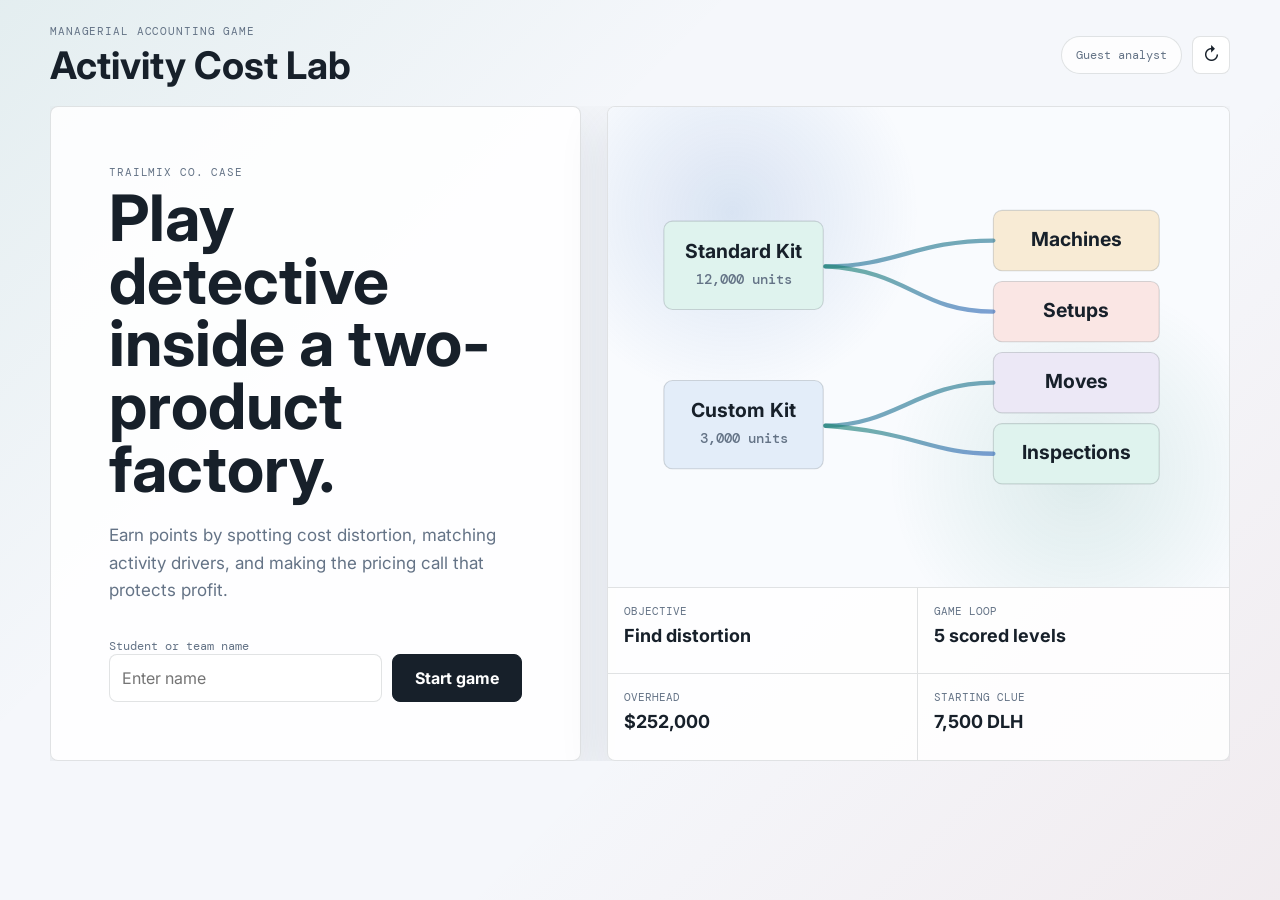
==== commit bc50cfc8: "Add missing plantwide rate clues" ====
--- a/index.html
+++ b/index.html
@@ -72,7 +72,7 @@
           <div><span>Objective</span><strong>Find distortion</strong></div>
           <div><span>Game loop</span><strong>5 scored levels</strong></div>
           <div><span>Overhead</span><strong id="start-overhead">$252,000</strong></div>
-          <div><span>Mechanics</span><strong>Feedback + streaks</strong></div>
+          <div><span>Starting clue</span><strong>7,500 DLH</strong></div>
         </div>
       </div>
     </section>
--- a/styles.css
+++ b/styles.css
@@ -592,6 +592,34 @@
   gap: 12px;
 }
 
+.clue-grid {
+  display: grid;
+  grid-template-columns: repeat(4, minmax(0, 1fr));
+  gap: 10px;
+  margin-bottom: 14px;
+}
+
+.clue-card {
+  border: 1px solid var(--line);
+  border-radius: 8px;
+  background: #fff;
+  padding: 12px;
+}
+
+.clue-card span {
+  display: block;
+  color: var(--muted);
+  font-family: var(--mono);
+  font-size: 10px;
+  text-transform: uppercase;
+}
+
+.clue-card strong {
+  display: block;
+  margin-top: 6px;
+  font-size: 20px;
+}
+
 .answer-card {
   min-height: 150px;
   border: 1px solid var(--line);
@@ -1268,6 +1296,7 @@
   }
 
   .metric-grid,
+  .clue-grid,
   .pricing-grid,
   .debrief-grid {
     grid-template-columns: repeat(2, minmax(0, 1fr));
@@ -1329,6 +1358,7 @@
 
   .start-row,
   .metric-grid,
+  .clue-grid,
   .pricing-grid,
   .debrief-grid,
   .decision-summary,
